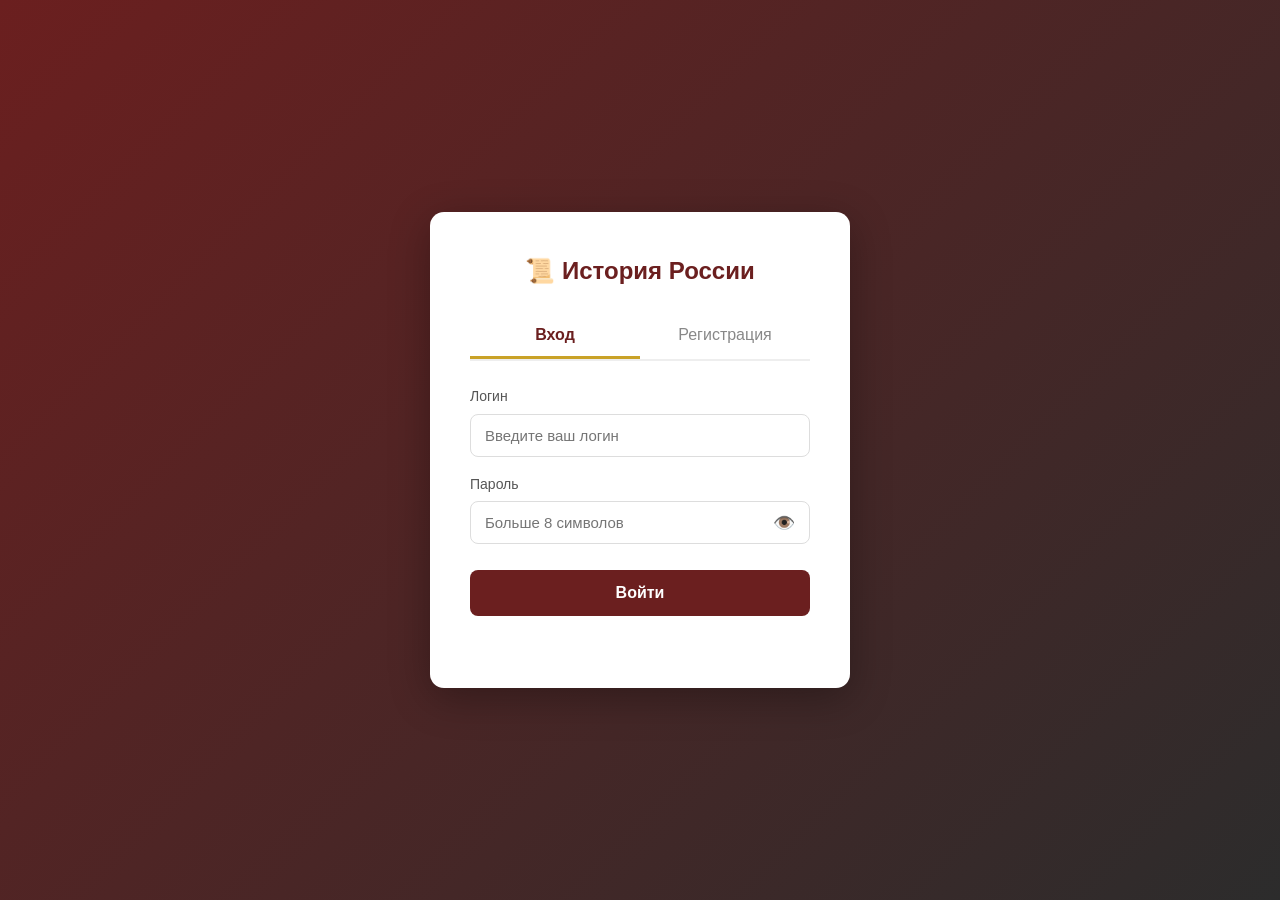
==== index.html @ daa0aa56 "Add files via upload" ====
<!DOCTYPE html>
<html lang="ru">
<head>
  <meta charset="UTF-8">
  <meta name="viewport" content="width=device-width, initial-scale=1.0">
  <title>Главная — История России</title>
  <link rel="stylesheet" href="css/style.css">
</head>
<body>

  <header class="header">
    <div class="header-left">
      <button class="menu-toggle" id="menuToggle">☰</button>
      <a href="index.html" class="logo">📜 История России</a>
    </div>
    
    <div class="auth">
      <span>👤 <span id="userName">Гость</span></span>
      <button class="btn" id="logoutBtn">Выйти</button>
    </div>
  </header>

  <div class="layout">
    
    <aside class="sidebar" id="sidebar">
      <ul>
        <li><a href="personalities.html">👤 Личности в истории</a></li>
        <li><a href="map.html">🗺️ Интерактивная карта</a></li>
        <li><a href="notes.html">📄 Конспекты</a></li>
        <li><a href="facts.html">💡 Интересные факты</a></li>
      </ul>
    </aside>

    <main class="content">
      <div class="hero">
        <h1>Изучай историю России интерактивно</h1>
        <p>Нажми на метку на карте, чтобы узнать историю города.</p>
      </div>

      <div class="map-wrapper">
        <!-- Картинка карты (убедись, что файл лежит в папке img) -->
        <img src="img/map_of_russia.png" alt="Карта России" class="map-image">

        <!-- МЕТКИ (позиционируются поверх картинки) -->
        <div class="map-point" style="top: 63%; left: 22%;" 
             data-title="Москва" data-founded="1147 г." data-history="Московское княжество"
             data-image="img/moscow.jpg"
             data-facts="Юрий Долгорукий считается основателем Москвы;В 1812 году Москва была занята Наполеоном;Первое упоминание в летописи датируется 1147 годом"></div>

        <div class="map-point" style="top: 47%; left: 17%;" 
             data-title="Санкт-Петербург" data-founded="1703 г." data-history="Швеция (Ингерманландия)"
             data-image="img/spb.jpg"
             data-facts="Основан Петром I;Был столицей империи более 200 лет;Здесь самый глубокий метрополитен в мире"></div>

        <div class="map-point" style="top: 65%; left: 33%;" 
             data-title="Казань" data-founded="1005 г." data-history="Казанское ханство"
             data-image="img/kazan.jpg"
             data-facts="В 1552 году взята Иваном Грозным;Крупный научный центр;Казанский Кремль — объект ЮНЕСКО"></div>

        <div class="map-point" style="top: 60%; left: 43%;" 
             data-title="Екатеринбург" data-founded="1723 г." data-history="Уральские земли"
             data-image="img/ekb.jpg"
             data-facts="Основан по указу Петра I;Здесь граница Европы и Азии;В 1918 году расстреляна царская семья"></div>
        
        <div class="map-point" style="top: 62%; left: 58%;" 
             data-title="Новосибирск" data-founded="1893 г." data-history="Сибирский край"
             data-image="img/nsk.jpg"
             data-facts="Самый большой город Сибири;Появился благодаря Транссибу;Самый длинный метромост в мире"></div>
        
        <div class="map-point" style="top: 48%; left: 72%;" 
             data-title="Якутск" data-founded="1632 г." data-history="Якутское ханство"
             data-image="img/yakutsk.jpeg"
             data-facts="Самый крупный город в зоне вечной мерзлоты;Зимой до -50°C;Институт мерзлотоведения"></div>
             
        <div class="map-point" style="top: 72%; left: 88%;" 
             data-title="Владивосток" data-founded="1860 г." data-history="Китай (Маньчжурия)"
             data-image="img/vladivostok.jpg"
             data-facts="Основан как военный пост;Штаб Тихоокеанского флота;Расстояние до Москвы — 9000 км"></div>

        <!-- ПОПАП -->
        <div class="map-popup" id="mapPopup">
          <button class="popup-close" id="popupClose">✕</button>
          <h3 id="popupTitle"></h3>
          <img id="popupImage" src="" alt="Город" class="popup-image">
          <div class="popup-info">
            <span><strong>Год основания:</strong> <span id="popupFounded"></span></span>
            <span><strong>Бывшая территория:</strong> <span id="popupHistory"></span></span>
          </div>
          <div class="popup-fact-box">
            <p id="popupFact"></p>
          </div>
          <button class="btn-next-fact" id="nextFactBtn">Ещё факт 🔄</button>
        </div>
      </div>
    </main>
  </div>

  <script src="js/main.js"></script>
</body>
</html>
---- css/style.css ----
/* ===== БАЗОВЫЕ НАСТРОЙКИ ===== */
* {
  margin: 0;
  padding: 0;
  box-sizing: border-box;
}

/* Цветовые переменные (чтобы потом легко менять) */
:root {
  --primary-red: #6b1f1f;
  --gold: #c9a227;
  --bg-color: #f4f1ea;
  --text-dark: #2c2c2c;
  --error-red: #d32f2f;
}

body {
  font-family: 'Segoe UI', Tahoma, Geneva, Verdana, sans-serif;
  background-color: var(--bg-color);
  color: var(--text-dark);
  line-height: 1.6;
}

/* ===== ЭКРАН АВТОРИЗАЦИИ ===== */
.auth-body {
  min-height: 100vh;
  display: flex;
  justify-content: center;
  align-items: center;
  /* Красивый градиент на фоне */
  background: linear-gradient(135deg, var(--primary-red) 0%, #2c2c2c 100%);
}

.auth-card {
  background: #ffffff;
  padding: 40px;
  border-radius: 14px;
  width: 100%;
  max-width: 420px;
  box-shadow: 0 10px 40px rgba(0, 0, 0, 0.3);
  /* Анимация появления карточки */
  animation: slideUp 0.5s ease-out;
}

@keyframes slideUp {
  from { opacity: 0; transform: translateY(20px); }
  to { opacity: 1; transform: translateY(0); }
}

.auth-logo {
  text-align: center;
  color: var(--primary-red);
  margin-bottom: 24px;
  font-size: 24px;
}

/* ===== ВКЛАДКИ ВХОД/РЕГИСТРАЦИЯ ===== */
.auth-tabs {
  display: flex;
  margin-bottom: 24px;
  border-bottom: 2px solid #eee;
}

.tab {
  flex: 1;
  padding: 12px;
  background: none;
  border: none;
  font-size: 16px;
  cursor: pointer;
  color: #888;
  border-bottom: 3px solid transparent;
  transition: all 0.3s ease;
  font-family: inherit;
}

.tab:hover {
  color: var(--primary-red);
}

.tab.active {
  color: var(--primary-red);
  border-bottom-color: var(--gold);
  font-weight: bold;
}

/* ===== ФОРМЫ ===== */
.auth-form {
  display: none; /* По умолчанию скрыты */
  animation: fadeIn 0.4s ease;
}

.auth-form.active {
  display: block; /* Показываем активную */
}

@keyframes fadeIn {
  from { opacity: 0; }
  to { opacity: 1; }
}

/* Поля ввода */
.input-group {
  margin-bottom: 16px;
}

.input-group label {
  display: block;
  margin-bottom: 6px;
  font-size: 14px;
  color: #555;
  font-weight: 500;
}

.input-group input {
  width: 100%;
  padding: 12px 14px;
  border: 1px solid #ddd;
  border-radius: 8px;
  font-size: 15px;
  transition: border-color 0.2s, box-shadow 0.2s;
  font-family: inherit;
}

.input-group input:focus {
  outline: none;
  border-color: var(--gold);
  box-shadow: 0 0 0 3px rgba(201, 162, 39, 0.2);
}

/* Кнопка отправки */
.btn-primary {
  width: 100%;
  padding: 14px;
  background: var(--primary-red);
  color: #fff;
  border: none;
  border-radius: 8px;
  font-size: 16px;
  font-weight: bold;
  cursor: pointer;
  transition: background 0.2s, transform 0.1s;
  margin-top: 10px;
  font-family: inherit;
}

.btn-primary:hover {
  background: #8a2828;
}

.btn-primary:active {
  transform: scale(0.98);
}

/* Текст ошибки */
.auth-error {
  color: var(--error-red);
  text-align: center;
  margin-top: 12px;
  font-size: 14px;
  min-height: 20px; /* Чтобы верстка не прыгала, когда ошибки нет */
}

/* =========================================
   ЭКРАН ПРИВЕТСТВИЯ (WELCOME)
   ========================================= */
/* =========================================
   ЭКРАН ПРИВЕТСТВИЯ (WELCOME)
   ========================================= */
.welcome-body {
  margin: 0;
  padding: 0;
  height: 100vh;
  overflow: hidden;
  font-family: 'Segoe UI', Tahoma, Geneva, Verdana, sans-serif;
}

/* Фон с гифкой */
.video-bg {
  position: fixed;
  top: 0;
  left: 0;
  width: 100%;
  height: 100%;
  z-index: -1; /* Отправляем картинку на задний план */
}

.video-bg img {
  width: 100%;
  height: 100%;
  object-fit: cover; /* Растягиваем на весь экран без искажений */
  filter: grayscale(100%) contrast(1.2) brightness(0.6); /* Делаем черно-белой и темной */
}

/* Слой поверх гифки для центрирования текста */
.welcome-overlay {
  width: 100%;
  height: 100vh;
  display: flex;
  justify-content: center;
  align-items: center;
  background: rgba(107, 31, 31, 0.4); /* Красноватый оттенок поверх */
}

/* Карточка контента */
.welcome-card {
  text-align: center;
  max-width: 620px;
  padding: 50px 40px;
  color: #fff;
  animation: fadeUp 1s ease;
}

@keyframes fadeUp {
  from { opacity: 0; transform: translateY(30px); }
  to   { opacity: 1; transform: translateY(0); }
}

/* Имя пользователя */
.welcome-card h1 span {
  color: #A8C3D9; 
  margin-bottom: 50%;
}

/* Цитата */
/* Основная карточка приветствия (расширяем контейнер) */
.welcome-card {
  text-align: center;
  max-width: 900px; /* Увеличили с 620px, чтобы цитата влезла */
  padding: 50px 40px;
  color: #fff;
  animation: fadeUp 1s ease;
}

/* Цитата */
.quote {
  background: rgba(0, 0, 0, 0.65);
  border-left: 6px solid #C5A059; /* Полоска стала еще толще */
  padding: 50px 60px;             /* Огромные внутренние отступы */
  border-radius: 16px;            /* Более мягкие углы */
  margin: 0 auto 50px;            
  width: 100%;                    
  max-width: 850px;               /* Сам блок цитаты стал очень широким */
  text-align: left;
  animation: fadeUp 1s ease 0.3s backwards;
  backdrop-filter: blur(4px);
}

.quote p {
  font-size: 28px;                /* Шрифт цитаты вырос до 28px */
  line-height: 1.6;               /* Оптимальный межстрочный интервал */
  font-style: italic;
  margin-bottom: 25px;            /* Отступ до автора */
  color: #FFFFFF; 
}

.quote footer {
  color: #C5A059; 
  font-size: 22px;                /* Автор тоже стал крупным */
  font-weight: 600;               
  letter-spacing: 1px;            /* Немного разрядили буквы для стиля */
}

.quote footer {
  color: #C5A059; 
  font-size: 18px;                /* Увеличил шрифт автора (было 15px) */
  font-weight: 500;               /* Сделал текст чуть плотнее */
}

.quote footer {
  color: #C5A059; /* Автор цитаты цвета латуни */
  font-size: 15px;
}

/* Кнопка перехода на главную */
.btn-start {
  background: #C5A059; /* Фон кнопки — приглушенная латунь */
  color: #1A1A1A;      /* Темный текст */
  border: none;
  padding: 16px 42px;
  font-size: 17px;
  font-weight: bold;
  border-radius: 10px;
  cursor: pointer;
  transition: 0.3s;
  animation: fadeUp 1s ease 0.6s backwards;
  box-shadow: 0 6px 24px rgba(197, 160, 89, 0.3); /* Мягкая латунная тень */
}

/* Эффект при наведении мыши на кнопку */
.btn-start:hover {
  background: #D4B370; /* При наведении становится чуть светлее (как отполированная латунь) */
  transform: translateY(-3px);
  box-shadow: 0 10px 32px rgba(197, 160, 89, 0.5); /* Свечение становится ярче */
}

/* =========================================
   СТИЛИ ДЛЯ ПОЛЕЙ ВВОДА И ГЛАЗИКА
   ========================================= */

/* Контейнер, который держит поле и глазок вместе */
.input-wrapper {
  position: relative;
  display: flex;
  align-items: center;
}

/* Само поле ввода внутри контейнера */
.input-wrapper input {
  width: 100%;
  /* Оставляем место справа, чтобы текст не залезал под глазик */
  padding-right: 45px; 
}

/* Кнопка-глаз */
.toggle-password {
  position: absolute;
  right: 10px;          /* Прижимаем к правому краю */
  background: none;     /* Убираем серый фон */
  border: none;         /* Убираем рамку */
  outline: none;        /* Убираем синюю рамку при клике */
  cursor: pointer;
  font-size: 18px;
  padding: 5px;
  display: flex;
  align-items: center;
  justify-content: center;
  transition: transform 0.2s;
}

.toggle-password:hover {
  transform: scale(1.15); /* Легкое увеличение при наведении */
}

/* =========================================
   ГЛАВНАЯ СТРАНИЦА (INDEX)
   ========================================= */


/* =========================================
   ГЛАВНАЯ СТРАНИЦА (INDEX)
   ========================================= */

/* Шапка */
.header {
  background: var(--primary-red);
  color: #fff;
  padding: 14px 30px;
  display: flex;
  justify-content: space-between;
  align-items: center;
  box-shadow: 0 2px 10px rgba(0, 0, 0, 0.2);
  position: sticky;
  top: 0;
  z-index: 100;
  height: 60px;
}

.header-left {
  display: flex;
  align-items: center;
  gap: 15px;
}

.logo {
  color: #fff;
  text-decoration: none;
  font-size: 20px;
  font-weight: bold;
}

.header .auth {
  display: flex;
  align-items: center;
  gap: 15px;
  font-size: 15px;
}

.btn {
  background: var(--gold);
  color: #2c2c2c;
  padding: 8px 18px;
  border: none;
  border-radius: 6px;
  cursor: pointer;
  font-weight: bold;
  transition: 0.2s;
  font-family: inherit;
}
.btn:hover { background: #e0b93a; }

/* Кнопка бургер-меню */
.menu-toggle {
  background: none;
  border: none;
  color: #fff;
  font-size: 24px;
  cursor: pointer;
  padding: 5px 10px;
  transition: transform 0.2s;
  display: flex;
  align-items: center;
}
.menu-toggle:hover {
  transform: scale(1.1);
  color: var(--gold);
}

/* Раскладка (главный контейнер) */
.layout {
  display: flex;
  min-height: calc(100vh - 60px);
  overflow-x: hidden; 
}

/* Боковое меню */
.sidebar {
  width: 280px;
  background: #521412; 
  padding: 30px 0;
  border-right: 2px solid #3a0a0a; 
  box-shadow: 4px 0 15px rgba(0, 0, 0, 0.2); 
  
  /* Анимация выезда */
  transition: margin-left 0.3s ease-in-out;
  flex-shrink: 0; /* Запрещаем меню сжиматься */
  
  /* Изначально скрываем меню за левым краем */
  margin-left: -280px; 
}

/* Когда JS добавляет класс .open, меню выезжает и толкает контент */
.sidebar.open {
  margin-left: 0; 
}

.sidebar ul { list-style: none; }

/* ССЫЛКИ В МЕНЮ (возвращаем им цвет и убираем подчеркивание) */
.sidebar a {
  display: block;
  color: #f4f1ea; 
  padding: 18px 30px;
  text-decoration: none; /* Убирает синюю линию! */
  border-left: 5px solid transparent;
  transition: all 0.3s ease;
  font-size: 16px;
  font-weight: 500;
}

.sidebar a:hover,
.sidebar a.active {
  background: rgba(0, 0, 0, 0.2); 
  color: var(--gold); 
  border-left-color: var(--gold); 
  padding-left: 35px;
}

/* Контент */
.content {
  flex: 1;
  padding: 40px;
  transition: all 0.3s ease-in-out;
  min-width: 0; /* Важно, чтобы карта не вылезала за края */
}

/* Ограничение ширины контента */
.hero, .features {
  max-width: 1200px;
  margin: 0 auto;
}
/* Приветственный блок */
.hero {
  background: linear-gradient(135deg, var(--primary-red) 0%, #2c2c2c 100%);
  color: #fff;
  padding: 50px 40px;
  border-radius: 14px;
  margin-bottom: 30px;
  box-shadow: 0 4px 20px rgba(0, 0, 0, 0.1);
}

.hero h1 {
  color: #fff;
  font-size: 32px;
  margin-bottom: 12px;
}

.hero p {
  font-size: 17px;
  opacity: 0.9;
}

/* Сетка карточек */
.features {
  display: grid;
  grid-template-columns: repeat(auto-fill, minmax(240px, 1fr));
  gap: 20px;
}

.feature-card {
  background: #fff;
  padding: 24px;
  border-radius: 12px;
  text-decoration: none;
  color: var(--text-dark);
  border-left: 5px solid var(--gold);
  box-shadow: 0 2px 10px rgba(0, 0, 0, 0.06);
  transition: 0.25s;
}

.feature-card:hover {
  transform: translateY(-4px);
  box-shadow: 0 8px 20px rgba(0, 0, 0, 0.12);
}

.feature-card h3 {
  color: var(--primary-red);
  margin-bottom: 8px;
}

/* =========================================
   ФИНАЛЬНЫЕ СТИЛИ ДЛЯ КАРТЫ И ПОПАПА
   ========================================= */

/* Обертка карты (чтобы попап позиционировался относительно неё) */
.map-wrapper {
  position: relative;
  width: 100%;
  max-width: 1100px;
  margin: 0 auto;
  background: #f4f1ea; /* Цвет бумаги */
  border-radius: 14px;
  box-shadow: 0 4px 20px rgba(0,0,0,0.05);
  padding: 20px; /* Отступы внутри белого блока */
}

/* Картинка карты */
.map-image {
  width: 100%;
  height: auto;
  display: block;
  /* Убрали transform и margin-top, чтобы картинка не обрезалась */
}

/* Метки (кружочки поверх карты) */
.map-point {
  position: absolute;
  width: 16px;
  height: 16px;
  background-color: var(--primary-red);
  border: 3px solid #fff;
  border-radius: 50%;
  cursor: pointer;
  transform: translate(-50%, -50%); /* Центрируем точку по её координатам */
  transition: all 0.2s ease;
  box-shadow: 0 2px 5px rgba(0,0,0,0.3);
  z-index: 2;
}

.map-point:hover {
  background-color: var(--gold);
  transform: translate(-50%, -50%) scale(1.4); /* Увеличение при наведении */
}

/* Попап (скрыт по умолчанию) */
/* Попап (скрыт по умолчанию) */
.map-popup {
  position: fixed; /* Жестко фиксируем по центру экрана */
  top: 50%;
  left: 50%;
  transform: translate(-50%, -50%) scale(0.9);
  background: #fff;
  border-radius: 12px;
  padding: 30px;
  width: 90%; /* На мобильных будет 90% */
  max-width: 500px;
  box-shadow: 0 15px 50px rgba(0,0,0,0.5);
  opacity: 0;
  pointer-events: none;
  transition: all 0.3s ease;
  z-index: 9999; /* ПОВЕРХ ВСЕГО, включая шапку и меню */
  border-top: 6px solid var(--primary-red);
}

/* Класс, который делает попап видимым */
.map-popup.active {
  opacity: 1;
  pointer-events: auto;
  transform: translate(-50%, -50%) scale(1);
}

/* Внутренности попапа */
.popup-close {
  position: absolute;
  top: 15px;
  right: 15px;
  background: none;
  border: none;
  font-size: 18px;
  cursor: pointer;
  color: #888;
}
.popup-close:hover { color: var(--primary-red); }

.map-popup h3 {
  color: var(--primary-red);
  margin-bottom: 15px;
  font-size: 22px;
}

.popup-info {
  display: flex;
  flex-direction: column;
  gap: 8px;
  font-size: 14px;
  color: #555;
  margin-bottom: 15px;
  background: #f9f6ef;
  padding: 12px;
  border-radius: 8px;
}

.popup-fact-box {
  background: rgba(201, 162, 39, 0.1);
  border-left: 4px solid var(--gold);
  padding: 15px;
  border-radius: 4px;
  margin-bottom: 20px;
  min-height: 80px;
}

.popup-fact-box p {
  font-size: 15px;
  font-style: italic;
  color: #333;
}

.btn-next-fact {
  background: var(--gold);
  color: #1a1a1a;
  border: none;
  padding: 10px 20px;
  border-radius: 6px;
  font-weight: bold;
  cursor: pointer;
  width: 100%;
  transition: 0.2s;
}
.btn-next-fact:hover {
  background: #e0b93a;
}

/* Картинка внутри попапа */
.popup-image {
  display: block;
  width: 100%;          /* Картинка растягивается на всю ширину карточки */
  max-height: 350px;    /* Но не выше 350 пикселей, чтобы не сломать экран */
  object-fit: contain;  /* Картинка вписывается целиком, без обрезки */
  background-color: #f4f1ea; /* Фон, если пропорции картинки не совпадут с блоком */
  border-radius: 8px;
  margin: 0 auto 20px auto; /* Центрируем по горизонтали и делаем отступ снизу */
}
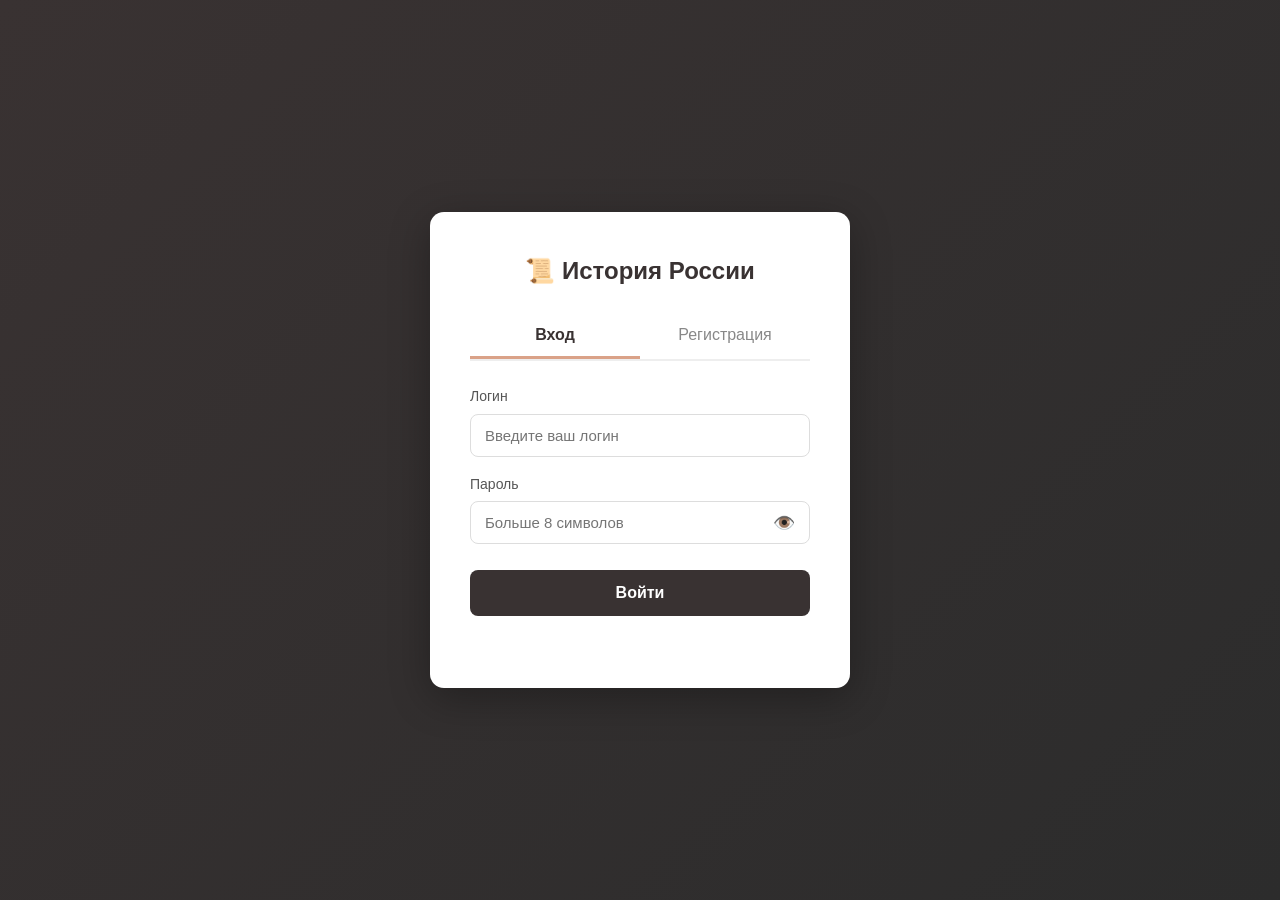
==== commit ed20ba8d: "добавила страницы с личностями и фактами, отредактировала главную страницу" ====
--- a/index.html
+++ b/index.html
@@ -11,11 +11,14 @@
   <header class="header">
     <div class="header-left">
       <button class="menu-toggle" id="menuToggle">☰</button>
-      <a href="index.html" class="logo">📜 История России</a>
+      <a href="#" class="logo">
+  <img src="./img/icons/creml.svg" alt="Кремль" width="36" height="36">
+  <span>История России</span>
+</a>
     </div>
     
     <div class="auth">
-      <span>👤 <span id="userName">Гость</span></span>
+      <span class="flex"><img src="./img/icons/user.svg" alt="" srcset="" class="icon"> <span id="userName">Гость</span></span>
       <button class="btn" id="logoutBtn">Выйти</button>
     </div>
   </header>
@@ -24,10 +27,9 @@
     
     <aside class="sidebar" id="sidebar">
       <ul>
-        <li><a href="personalities.html">👤 Личности в истории</a></li>
-        <li><a href="map.html">🗺️ Интерактивная карта</a></li>
-        <li><a href="notes.html">📄 Конспекты</a></li>
-        <li><a href="facts.html">💡 Интересные факты</a></li>
+        <li><a href="personalities.html"><img src="./img/icons/user.svg" alt="" srcset="" class="icon"> Личности в истории</a></li>
+        <li><a href="notes.html"><img src="./img/icons/book.svg" alt="" srcset="" class="icon">Конспекты</a></li>
+        <li><a href="facts.html"><img src="./img/icons/lamp.svg" alt="" srcset="" class="icon"> Интересные факты</a></li>
       </ul>
     </aside>
 
--- a/css/style.css
+++ b/css/style.css
@@ -6,12 +6,19 @@
 }
 
 /* Цветовые переменные (чтобы потом легко менять) */
+/* Цветовые переменные */
 :root {
-  --primary-red: #6b1f1f;
-  --gold: #c9a227;
-  --bg-color: #f4f1ea;
-  --text-dark: #2c2c2c;
+  --primary-red: #393232;      /* Твой основной цвет (Шапка) */
+  --gold: #DAA288	;             /* Акцент (бывшая золотая кнопка, теперь мятная) */
+  --bg-color: #F4F1EA;         /* Оставляем светлый фон для контраста */
+  --text-dark: #ffffff;        /* Темный текст для светлого фона */
   --error-red: #d32f2f;
+  
+  /* Новые переменные для меню и градиентов */
+  --menu-bg: #8d6262;          /* Темно-зеленый для меню */
+  --menu-text: #ffffff;        /* Бежево-розовый для текста меню */
+  --grad-start: #DAA288;       /* Начало градиента */
+  --grad-end: #DAA288	;         /* Конец градиента */
 }
 
 body {
@@ -359,7 +366,7 @@
 .header-left {
   display: flex;
   align-items: center;
-  gap: 15px;
+  gap: 8px
 }
 
 .logo {
@@ -367,7 +374,15 @@
   text-decoration: none;
   font-size: 20px;
   font-weight: bold;
-}
+  gap: 8px;
+  
+  display: inline-flex;
+  align-items: center;
+  gap: 8px;
+  justify-content: center;
+  align-items: center;
+}
+
 
 .header .auth {
   display: flex;
@@ -416,46 +431,57 @@
 /* Боковое меню */
 .sidebar {
   width: 280px;
-  background: #521412; 
+  background: var(--menu-bg); /* Темно-зеленый #2C5B4A */
   padding: 30px 0;
-  border-right: 2px solid #3a0a0a; 
+  border-right: 2px solid #1A3A2E; /* Чуть более темная обводка для объема */
   box-shadow: 4px 0 15px rgba(0, 0, 0, 0.2); 
   
-  /* Анимация выезда */
   transition: margin-left 0.3s ease-in-out;
-  flex-shrink: 0; /* Запрещаем меню сжиматься */
-  
-  /* Изначально скрываем меню за левым краем */
+  flex-shrink: 0; 
   margin-left: -280px; 
 }
 
-/* Когда JS добавляет класс .open, меню выезжает и толкает контент */
 .sidebar.open {
   margin-left: 0; 
 }
 
-.sidebar ul { list-style: none; }
-
-/* ССЫЛКИ В МЕНЮ (возвращаем им цвет и убираем подчеркивание) */
+.sidebar ul { 
+  list-style: none; 
+  justify-content: center;
+  align-items: center;
+}
+
+.sidebar ul li{
+    justify-content: center;
+    align-items: center;
+}
+
+.icon {
+  width: 30px;
+  height: 30px;
+  padding-right: 10px;
+}
+
+/* ССЫЛКИ В МЕНЮ */
 .sidebar a {
-  display: block;
-  color: #f4f1ea; 
+  display: flex;
+  color: #ed8d8d; /* Бежево-розовый #DAA288 */
   padding: 18px 30px;
-  text-decoration: none; /* Убирает синюю линию! */
+  text-decoration: none;
   border-left: 5px solid transparent;
   transition: all 0.3s ease;
   font-size: 16px;
   font-weight: 500;
 }
 
+/* При наведении текст становится ярче/белее, а полоска мятной */
 .sidebar a:hover,
 .sidebar a.active {
   background: rgba(0, 0, 0, 0.2); 
-  color: var(--gold); 
-  border-left-color: var(--gold); 
+  color: #FFFFFF; 
+  border-left-color: var(--gold); /* Мятный акцент #75BCA3 */
   padding-left: 35px;
 }
-
 /* Контент */
 .content {
   flex: 1;
@@ -471,7 +497,7 @@
 }
 /* Приветственный блок */
 .hero {
-  background: linear-gradient(135deg, var(--primary-red) 0%, #2c2c2c 100%);
+  background: linear-gradient(#47625b, #637f88 0%, #2c2c2c 100%);
   color: #fff;
   padding: 50px 40px;
   border-radius: 14px;
@@ -532,14 +558,19 @@
   border-radius: 14px;
   box-shadow: 0 4px 20px rgba(0,0,0,0.05);
   padding: 20px; /* Отступы внутри белого блока */
+  max-height: 60vh;
+  display: flex; 
+  justify-content: center;
+  align-items: center;
 }
 
 /* Картинка карты */
 .map-image {
   width: 100%;
-  height: auto;
+  height: 100%;         /* Растягиваем на всю доступную высоту блока */
+  max-height: 100%;     /* Не даем вылезти за пределы родителя */
+  object-fit: contain;  /* ВАЖНО: картинка вписывается целиком, не обрезается и сохраняет пропорции */
   display: block;
-  /* Убрали transform и margin-top, чтобы картинка не обрезалась */
 }
 
 /* Метки (кружочки поверх карты) */
@@ -659,4 +690,8 @@
   background-color: #f4f1ea; /* Фон, если пропорции картинки не совпадут с блоком */
   border-radius: 8px;
   margin: 0 auto 20px auto; /* Центрируем по горизонтали и делаем отступ снизу */
+}
+
+.flex {
+  display:flex;
 }
